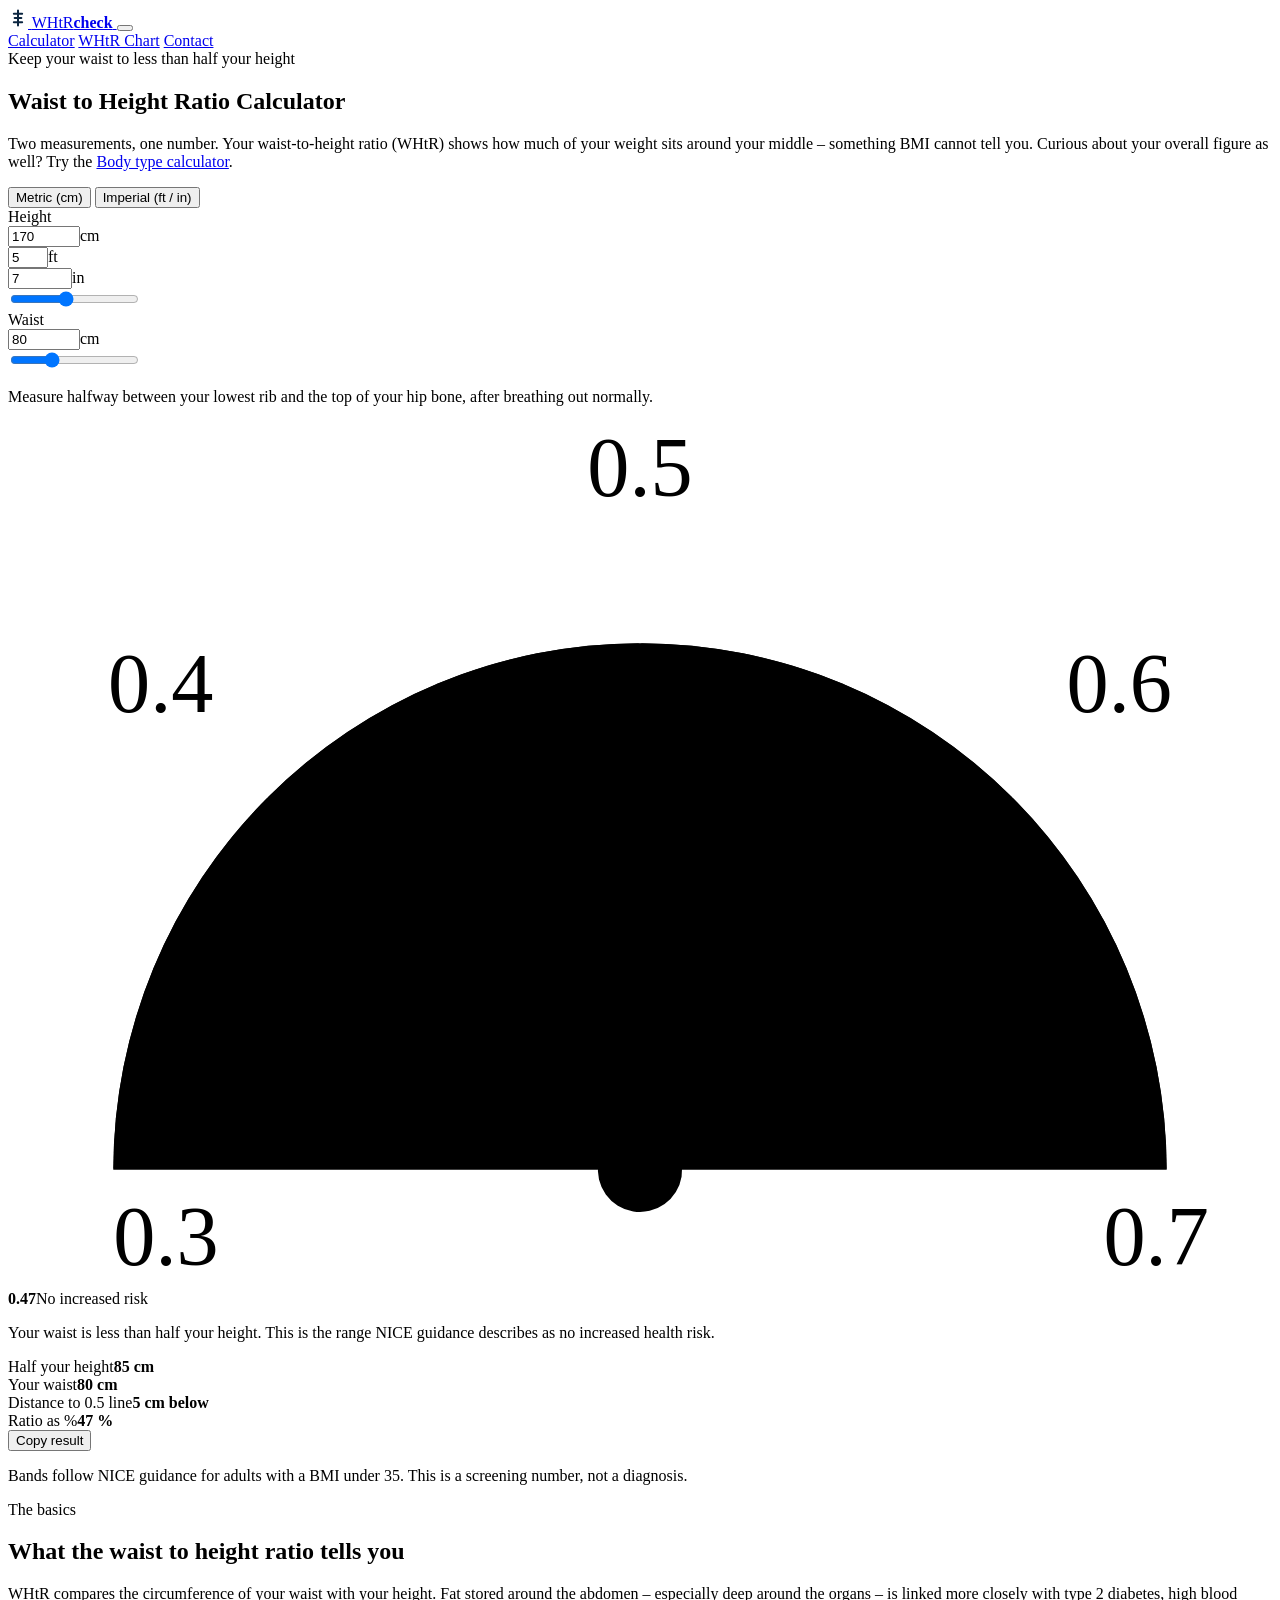
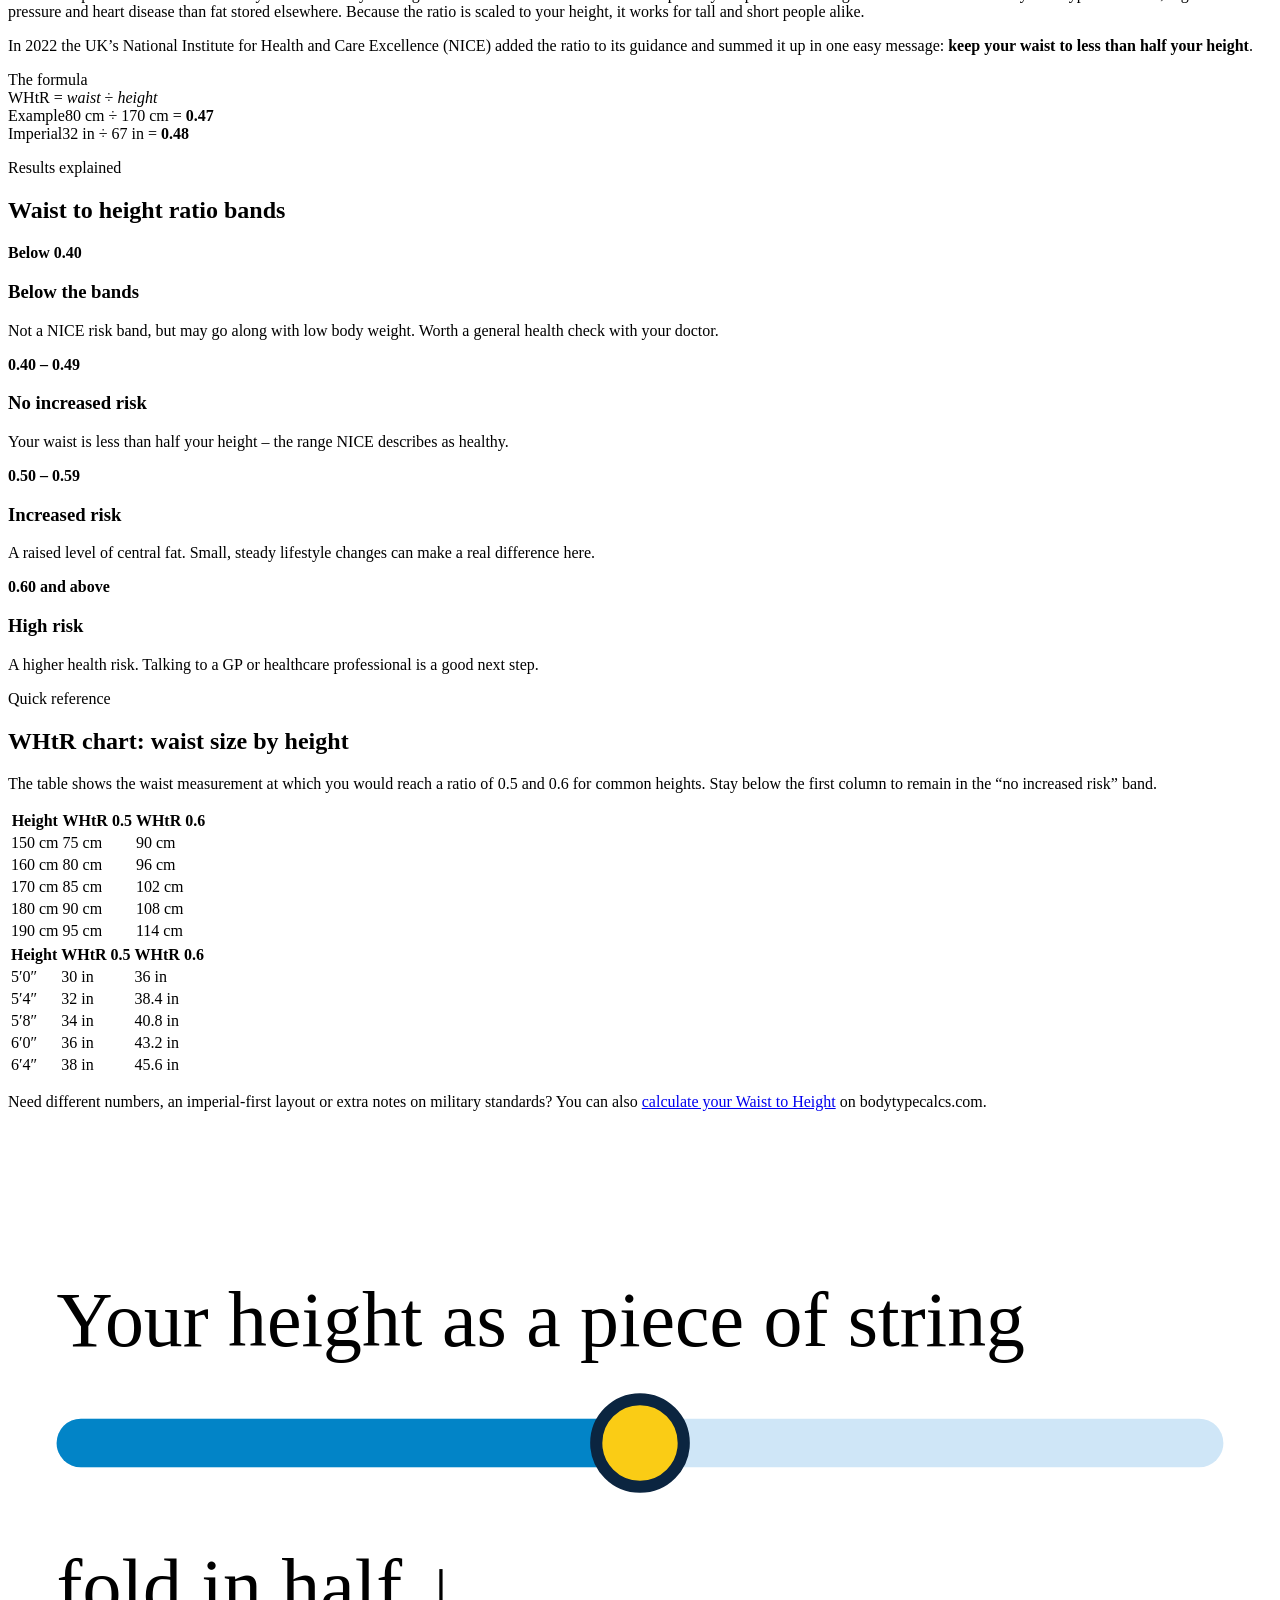
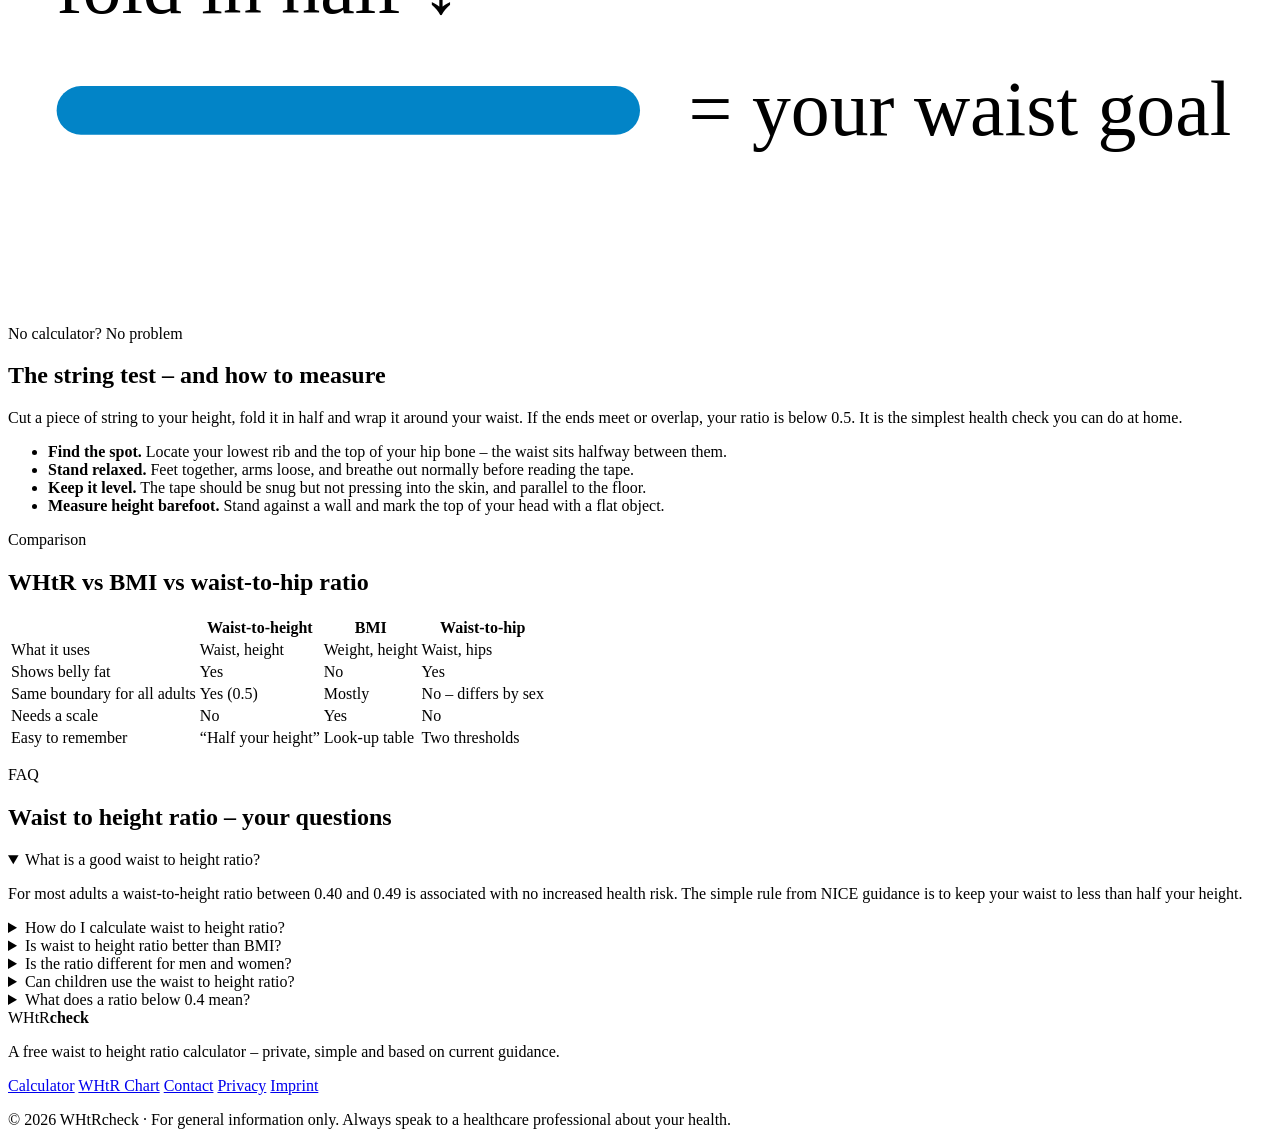
==== index.html @ 1ec2b8ae "index.html" ====
<!DOCTYPE html>
<html lang="en">
<head>
<meta charset="UTF-8">
<meta name="viewport" content="width=device-width, initial-scale=1.0">
<title>Waist to Height Ratio Calculator – Check Your WHtR in Seconds</title>
<meta name="description" content="Free waist to height ratio calculator. Enter your height and waist in cm or feet and inches to get your WHtR, your health band based on NICE guidance and the waist size that equals half your height.">
<meta name="robots" content="index, follow">
<meta property="og:type" content="website">
<meta property="og:title" content="Waist to Height Ratio Calculator – Check Your WHtR in Seconds">
<meta property="og:description" content="Keep your waist to less than half your height. Check your ratio with this free WHtR calculator.">
<link rel="preconnect" href="https://fonts.googleapis.com">
<link rel="preconnect" href="https://fonts.gstatic.com" crossorigin>
<link href="https://fonts.googleapis.com/css2?family=Lexend:wght@400;500;600;700;800&display=swap" rel="stylesheet">
<link rel="stylesheet" href="style.css">

<script type="application/ld+json">
{
  "@context":"https://schema.org",
  "@graph":[
    {
      "@type":"WebApplication",
      "name":"Waist to Height Ratio Calculator",
      "applicationCategory":"HealthApplication",
      "operatingSystem":"Browser",
      "inLanguage":"en",
      "description":"Calculate your waist-to-height ratio (WHtR) from height and waist in metric or imperial units, with health bands based on NICE guidance.",
      "offers":{"@type":"Offer","price":"0","priceCurrency":"USD"}
    },
    {
      "@type":"FAQPage",
      "mainEntity":[
        {"@type":"Question","name":"What is a good waist to height ratio?","acceptedAnswer":{"@type":"Answer","text":"For most adults a waist-to-height ratio between 0.40 and 0.49 is associated with no increased health risk. The simple rule from NICE guidance is to keep your waist to less than half your height."}},
        {"@type":"Question","name":"How do I calculate waist to height ratio?","acceptedAnswer":{"@type":"Answer","text":"Divide your waist measurement by your height, using the same unit for both. A waist of 80 cm and a height of 170 cm give 80 ÷ 170 = 0.47."}},
        {"@type":"Question","name":"Is waist to height ratio better than BMI?","acceptedAnswer":{"@type":"Answer","text":"WHtR reflects fat stored around the middle, which BMI cannot show. That is why NICE recommends using it alongside BMI for adults with a BMI under 35. Neither measure is a diagnosis on its own."}},
        {"@type":"Question","name":"Is the ratio different for men and women?","acceptedAnswer":{"@type":"Answer","text":"No. The same boundaries of 0.5 and 0.6 are used for adult men and women, which makes the ratio easy to remember."}},
        {"@type":"Question","name":"Can children use the waist to height ratio?","acceptedAnswer":{"@type":"Answer","text":"Researchers often apply the 0.5 boundary from around age five, but results for children and teenagers should always be discussed with a paediatrician or GP rather than judged at home."}},
        {"@type":"Question","name":"What does a ratio below 0.4 mean?","acceptedAnswer":{"@type":"Answer","text":"A ratio under 0.40 is not a NICE risk band, but it can go along with low body weight. If your result is in this range, it is worth checking your overall health with a doctor."}}
      ]
    }
  ]
}
</script>
</head>
<body>

<header class="hd">
  <div class="wrap hd-in">
    <a href="#" class="lg" aria-label="WHtR Calculator home">
      <span class="lg-ic" aria-hidden="true"><svg viewBox="0 0 24 24" width="20" height="20"><path d="M12 3v18M7 7h10M8 12h8M7 17h10" stroke="#0b2540" stroke-width="2.4" stroke-linecap="round"/></svg></span>
      <span class="lg-tx">WHtR<b>check</b></span>
    </a>
    <button class="burger" aria-label="Menu" onclick="document.querySelector('.nv').classList.toggle('open')"><span></span><span></span></button>
    <nav class="nv">
      <a href="#" class="on">Calculator</a>
      <a href="#chart">WHtR Chart</a>
      <a href="#contact">Contact</a>
    </nav>
  </div>
</header>

<section class="hero">
  <div class="wrap hero-head">
    <span class="badge">Keep your waist to less than half your height</span>
    <h1>Waist to Height Ratio Calculator</h1>
    <p>Two measurements, one number. Your waist-to-height ratio (WHtR) shows how much of your weight sits around your middle – something BMI cannot tell you. Curious about your overall figure as well? Try the <a href="https://bodytypecalcs.com/">Body type calculator</a>.</p>
  </div>

  <div class="wrap app" id="calculator">
    <!-- INPUT -->
    <div class="panel-in">
      <div class="unit-sw" role="group" aria-label="Units">
        <button type="button" data-u="metric" class="on">Metric (cm)</button>
        <button type="button" data-u="imperial">Imperial (ft / in)</button>
      </div>

      <div class="grp">
        <label class="lbl" for="h-cm">Height</label>
        <div class="metric-only row">
          <div class="box"><input type="number" id="h-cm" value="170" min="50" max="250" step="0.5" inputmode="decimal"><span>cm</span></div>
        </div>
        <div class="imperial-only row two">
          <div class="box"><input type="number" id="h-ft" value="5" min="2" max="8" step="1" aria-label="Height feet"><span>ft</span></div>
          <div class="box"><input type="number" id="h-in" value="7" min="0" max="11.9" step="0.5" aria-label="Height inches"><span>in</span></div>
        </div>
        <input type="range" id="h-range" min="140" max="210" step="0.5" value="170" aria-label="Height slider">
      </div>

      <div class="grp">
        <label class="lbl" for="w-val">Waist</label>
        <div class="row">
          <div class="box"><input type="number" id="w-val" value="80" min="30" max="200" step="0.5" inputmode="decimal"><span class="w-unit">cm</span></div>
        </div>
        <input type="range" id="w-range" min="50" max="150" step="0.5" value="80" aria-label="Waist slider">
        <p class="help">Measure halfway between your lowest rib and the top of your hip bone, after breathing out normally.</p>
      </div>

      <p class="err" id="err" role="alert"></p>
    </div>

    <!-- RESULT -->
    <div class="panel-out" aria-live="polite">
      <div class="gauge">
        <svg viewBox="0 -22 240 164" aria-hidden="true">
          <path d="M20 120 A100 100 0 0 1 220 120" class="g-bg"/>
          <path d="M20 120 A100 100 0 0 1 49.3 49.3" class="g-a"/>
          <path d="M49.3 49.3 A100 100 0 0 1 120 20" class="g-b"/>
          <path d="M120 20 A100 100 0 0 1 190.7 49.3" class="g-c"/>
          <path d="M190.7 49.3 A100 100 0 0 1 220 120" class="g-d"/>
          <text x="29" y="33" class="g-t" text-anchor="middle">0.4</text><text x="120" y="-8" class="g-t" text-anchor="middle">0.5</text><text x="211" y="33" class="g-t" text-anchor="middle">0.6</text>
          <g id="needle" style="transform-origin:120px 120px"><line x1="120" y1="120" x2="120" y2="34" class="g-needle"/><circle cx="120" cy="120" r="8" class="g-hub"/></g>
          <text x="20" y="138" class="g-t">0.3</text><text x="208" y="138" class="g-t">0.7</text>
        </svg>
        <div class="g-val"><b id="o-ratio">0.47</b><span id="o-band" class="band b-ok">No increased risk</span></div>
      </div>
      <p class="o-msg" id="o-msg"></p>
      <div class="o-grid">
        <div><span>Half your height</span><b id="o-half">85 cm</b></div>
        <div><span>Your waist</span><b id="o-waist">80 cm</b></div>
        <div><span>Distance to 0.5 line</span><b id="o-diff">5 cm below</b></div>
        <div><span>Ratio as %</span><b id="o-pct">47 %</b></div>
      </div>
      <button class="cp" id="cp">Copy result</button>
      <p class="disc">Bands follow NICE guidance for adults with a BMI under 35. This is a screening number, not a diagnosis.</p>
    </div>
  </div>
</section>

<main class="wrap">

  <!-- WHAT -->
  <section class="sec split">
    <div>
      <p class="ey">The basics</p>
      <h2>What the waist to height ratio tells you</h2>
      <p>WHtR compares the circumference of your waist with your height. Fat stored around the abdomen – especially deep around the organs – is linked more closely with type 2 diabetes, high blood pressure and heart disease than fat stored elsewhere. Because the ratio is scaled to your height, it works for tall and short people alike.</p>
      <p>In 2022 the UK’s National Institute for Health and Care Excellence (NICE) added the ratio to its guidance and summed it up in one easy message: <b>keep your waist to less than half your height</b>.</p>
    </div>
    <div class="formula">
      <span class="f-l">The formula</span>
      <div class="f-main">WHtR = <i>waist</i> ÷ <i>height</i></div>
      <div class="f-ex"><span>Example</span>80 cm ÷ 170 cm = <b>0.47</b></div>
      <div class="f-ex"><span>Imperial</span>32 in ÷ 67 in = <b>0.48</b></div>
    </div>
  </section>

  <!-- BANDS -->
  <section class="sec">
    <p class="ey">Results explained</p>
    <h2>Waist to height ratio bands</h2>
    <div class="bands">
      <article class="bd-a"><b>Below 0.40</b><h3>Below the bands</h3><p>Not a NICE risk band, but may go along with low body weight. Worth a general health check with your doctor.</p></article>
      <article class="bd-b"><b>0.40 – 0.49</b><h3>No increased risk</h3><p>Your waist is less than half your height – the range NICE describes as healthy.</p></article>
      <article class="bd-c"><b>0.50 – 0.59</b><h3>Increased risk</h3><p>A raised level of central fat. Small, steady lifestyle changes can make a real difference here.</p></article>
      <article class="bd-d"><b>0.60 and above</b><h3>High risk</h3><p>A higher health risk. Talking to a GP or healthcare professional is a good next step.</p></article>
    </div>
  </section>

  <!-- CHART -->
  <section class="sec" id="chart">
    <p class="ey">Quick reference</p>
    <h2>WHtR chart: waist size by height</h2>
    <p class="lead">The table shows the waist measurement at which you would reach a ratio of 0.5 and 0.6 for common heights. Stay below the first column to remain in the “no increased risk” band.</p>
    <div class="chart-grid">
      <div class="tbl">
        <table>
          <thead><tr><th>Height</th><th>WHtR 0.5</th><th>WHtR 0.6</th></tr></thead>
          <tbody>
            <tr><td>150 cm</td><td>75 cm</td><td>90 cm</td></tr>
            <tr><td>160 cm</td><td>80 cm</td><td>96 cm</td></tr>
            <tr><td>170 cm</td><td>85 cm</td><td>102 cm</td></tr>
            <tr><td>180 cm</td><td>90 cm</td><td>108 cm</td></tr>
            <tr><td>190 cm</td><td>95 cm</td><td>114 cm</td></tr>
          </tbody>
        </table>
      </div>
      <div class="tbl">
        <table>
          <thead><tr><th>Height</th><th>WHtR 0.5</th><th>WHtR 0.6</th></tr></thead>
          <tbody>
            <tr><td>5′0″</td><td>30 in</td><td>36 in</td></tr>
            <tr><td>5′4″</td><td>32 in</td><td>38.4 in</td></tr>
            <tr><td>5′8″</td><td>34 in</td><td>40.8 in</td></tr>
            <tr><td>6′0″</td><td>36 in</td><td>43.2 in</td></tr>
            <tr><td>6′4″</td><td>38 in</td><td>45.6 in</td></tr>
          </tbody>
        </table>
      </div>
    </div>
    <p class="note">Need different numbers, an imperial-first layout or extra notes on military standards? You can also <a href="https://bodytypecalcs.com/waist-to-height-ratio-calculator/">calculate your Waist to Height</a> on bodytypecalcs.com.</p>
  </section>

  <!-- STRING TEST + MEASURE -->
  <section class="sec split rev">
    <div class="string">
      <svg viewBox="0 0 260 160" aria-hidden="true">
        <rect x="10" y="60" width="240" height="10" rx="5" fill="#cfe6f7"/>
        <rect x="10" y="60" width="120" height="10" rx="5" fill="#0284c7"/>
        <circle cx="130" cy="65" r="9" fill="#facc15" stroke="#0b2540" stroke-width="2.5"/>
        <text x="10" y="45" class="s-t">Your height as a piece of string</text>
        <text x="10" y="100" class="s-t2">fold in half ↓</text>
        <rect x="10" y="115" width="120" height="10" rx="5" fill="#0284c7"/>
        <text x="140" y="125" class="s-t2">= your waist goal</text>
      </svg>
    </div>
    <div>
      <p class="ey">No calculator? No problem</p>
      <h2>The string test – and how to measure</h2>
      <p>Cut a piece of string to your height, fold it in half and wrap it around your waist. If the ends meet or overlap, your ratio is below 0.5. It is the simplest health check you can do at home.</p>
      <ul class="steps">
        <li><b>Find the spot.</b> Locate your lowest rib and the top of your hip bone – the waist sits halfway between them.</li>
        <li><b>Stand relaxed.</b> Feet together, arms loose, and breathe out normally before reading the tape.</li>
        <li><b>Keep it level.</b> The tape should be snug but not pressing into the skin, and parallel to the floor.</li>
        <li><b>Measure height barefoot.</b> Stand against a wall and mark the top of your head with a flat object.</li>
      </ul>
    </div>
  </section>

  <!-- COMPARE -->
  <section class="sec">
    <p class="ey">Comparison</p>
    <h2>WHtR vs BMI vs waist-to-hip ratio</h2>
    <div class="tbl wide">
      <table>
        <thead><tr><th></th><th>Waist-to-height</th><th>BMI</th><th>Waist-to-hip</th></tr></thead>
        <tbody>
          <tr><td>What it uses</td><td>Waist, height</td><td>Weight, height</td><td>Waist, hips</td></tr>
          <tr><td>Shows belly fat</td><td class="y">Yes</td><td class="n">No</td><td class="y">Yes</td></tr>
          <tr><td>Same boundary for all adults</td><td class="y">Yes (0.5)</td><td class="y">Mostly</td><td class="n">No – differs by sex</td></tr>
          <tr><td>Needs a scale</td><td class="y">No</td><td class="n">Yes</td><td class="y">No</td></tr>
          <tr><td>Easy to remember</td><td class="y">“Half your height”</td><td>Look-up table</td><td>Two thresholds</td></tr>
        </tbody>
      </table>
    </div>
  </section>

  <!-- FAQ -->
  <section class="sec">
    <p class="ey">FAQ</p>
    <h2>Waist to height ratio – your questions</h2>
    <div class="faq">
      <details open><summary>What is a good waist to height ratio?</summary><p>For most adults a waist-to-height ratio between 0.40 and 0.49 is associated with no increased health risk. The simple rule from NICE guidance is to keep your waist to less than half your height.</p></details>
      <details><summary>How do I calculate waist to height ratio?</summary><p>Divide your waist measurement by your height, using the same unit for both. A waist of 80 cm and a height of 170 cm give 80 ÷ 170 = 0.47.</p></details>
      <details><summary>Is waist to height ratio better than BMI?</summary><p>WHtR reflects fat stored around the middle, which BMI cannot show. That is why NICE recommends using it alongside BMI for adults with a BMI under 35. Neither measure is a diagnosis on its own.</p></details>
      <details><summary>Is the ratio different for men and women?</summary><p>No. The same boundaries of 0.5 and 0.6 are used for adult men and women, which makes the ratio easy to remember.</p></details>
      <details><summary>Can children use the waist to height ratio?</summary><p>Researchers often apply the 0.5 boundary from around age five, but results for children and teenagers should always be discussed with a paediatrician or GP rather than judged at home.</p></details>
      <details><summary>What does a ratio below 0.4 mean?</summary><p>A ratio under 0.40 is not a NICE risk band, but it can go along with low body weight. If your result is in this range, it is worth checking your overall health with a doctor.</p></details>
    </div>
  </section>
</main>

<footer class="ft" id="contact">
  <div class="wrap ft-in">
    <div>
      <span class="lg-tx light">WHtR<b>check</b></span>
      <p>A free waist to height ratio calculator – private, simple and based on current guidance.</p>
    </div>
    <nav>
      <a href="#calculator">Calculator</a>
      <a href="#chart">WHtR Chart</a>
      <a href="#">Contact</a>
      <a href="#">Privacy</a>
      <a href="#">Imprint</a>
    </nav>
  </div>
  <p class="wrap ft-copy">© <span id="yr"></span> WHtRcheck · For general information only. Always speak to a healthcare professional about your health.</p>
</footer>

<div class="toast" id="toast"></div>

<script>
(function(){
  var $=function(id){return document.getElementById(id);};
  var unit='metric', txt='';

  function heightCm(){
    if(unit==='metric') return parseFloat($('h-cm').value);
    var ft=parseFloat($('h-ft').value)||0, inch=parseFloat($('h-in').value)||0;
    return (ft*12+inch)*2.54;
  }
  function waistCm(){ var v=parseFloat($('w-val').value); return unit==='metric'?v:v*2.54; }
  function show(cm){ return unit==='metric'?(Math.round(cm*10)/10)+' cm':(Math.round(cm/2.54*10)/10)+' in'; }

  function calc(){
    var h=heightCm(), w=waistCm();
    if(!(h>50) || !(w>20)){ $('err').textContent='Please enter a valid height and waist.'; return; }
    $('err').textContent='';
    var r=w/h, rr=Math.round(r*100)/100;
    $('o-ratio').textContent=rr.toFixed(2);
    var band, cls, msg;
    if(r<0.40){ band='Below the bands'; cls='b-low'; msg='Your ratio is under 0.40. This is not a NICE risk band, but it can go along with low body weight – a general check-up with your doctor is a good idea.'; }
    else if(r<0.50){ band='No increased risk'; cls='b-ok'; msg='Your waist is less than half your height. This is the range NICE guidance describes as no increased health risk.'; }
    else if(r<0.60){ band='Increased risk'; cls='b-mid'; msg='Your waist is half your height or more. NICE links this range with increased health risk from central fat.'; }
    else { band='High risk'; cls='b-high'; msg='Your ratio is 0.60 or higher, which NICE links with high health risk. Consider talking to a GP or healthcare professional.'; }
    $('o-band').textContent=band; $('o-band').className='band '+cls;
    $('o-msg').textContent=msg;
    var half=h/2, diff=w-half;
    $('o-half').textContent=show(half);
    $('o-waist').textContent=show(w);
    $('o-diff').textContent=Math.abs(diff)<0.05?'on the line':show(Math.abs(diff))+(diff<0?' below':' above');
    $('o-pct').textContent=Math.round(r*100)+' %';
    var clamped=Math.max(0.3,Math.min(0.7,r));
    var deg=(clamped-0.5)/0.2*90;
    $('needle').style.transform='rotate('+deg+'deg)';
    txt='My waist-to-height ratio: '+rr.toFixed(2)+' ('+band+')';
  }

  function syncRangesFromInputs(){
    var h=heightCm(), w=parseFloat($('w-val').value);
    if(h>0) $('h-range').value=unit==='metric'?h:Math.round(h/2.54*2)/2;
    if(w>0) $('w-range').value=w;
  }
  function setRanges(){
    if(unit==='metric'){ $('h-range').min=140; $('h-range').max=210; $('w-range').min=50; $('w-range').max=150; }
    else { $('h-range').min=55; $('h-range').max=83; $('w-range').min=20; $('w-range').max=60; }
  }

  document.querySelectorAll('.unit-sw button').forEach(function(b){
    b.addEventListener('click',function(){
      if(b.dataset.u===unit) return;
      var h=heightCm(), w=waistCm();
      unit=b.dataset.u;
      document.querySelectorAll('.unit-sw button').forEach(function(x){x.classList.toggle('on',x===b);});
      document.body.classList.toggle('imp',unit==='imperial');
      if(unit==='metric'){ $('h-cm').value=Math.round(h*2)/2; $('w-val').value=Math.round(w*2)/2; }
      else { var ti=h/2.54, ft=Math.floor(ti/12), inch=Math.round((ti-ft*12)*2)/2; if(inch>=12){ft++;inch=0;} $('h-ft').value=ft; $('h-in').value=inch; $('w-val').value=Math.round(w/2.54*2)/2; }
      document.querySelectorAll('.w-unit').forEach(function(s){s.textContent=unit==='metric'?'cm':'in';});
      setRanges(); syncRangesFromInputs(); calc();
    });
  });
  ['h-cm','h-ft','h-in','w-val'].forEach(function(id){ $(id).addEventListener('input',function(){ syncRangesFromInputs(); calc(); }); });
  $('h-range').addEventListener('input',function(){
    var v=parseFloat(this.value);
    if(unit==='metric') $('h-cm').value=v;
    else { var ft=Math.floor(v/12); $('h-ft').value=ft; $('h-in').value=Math.round((v-ft*12)*2)/2; }
    calc();
  });
  $('w-range').addEventListener('input',function(){ $('w-val').value=this.value; calc(); });
  $('cp').addEventListener('click',function(){
    var done=function(){ var e=$('toast'); e.textContent='Result copied'; e.classList.add('show'); setTimeout(function(){e.classList.remove('show');},1800); };
    if(navigator.clipboard&&window.isSecureContext){ navigator.clipboard.writeText(txt).then(done); return; }
    var a=document.createElement('textarea'); a.value=txt; document.body.appendChild(a); a.select(); try{document.execCommand('copy');done();}catch(e){} a.remove();
  });
  document.querySelectorAll('.nv a').forEach(function(a){a.addEventListener('click',function(){document.querySelector('.nv').classList.remove('open');});});
  $('yr').textContent=new Date().getFullYear();
  calc();
})();
</script>
</body>
</html>
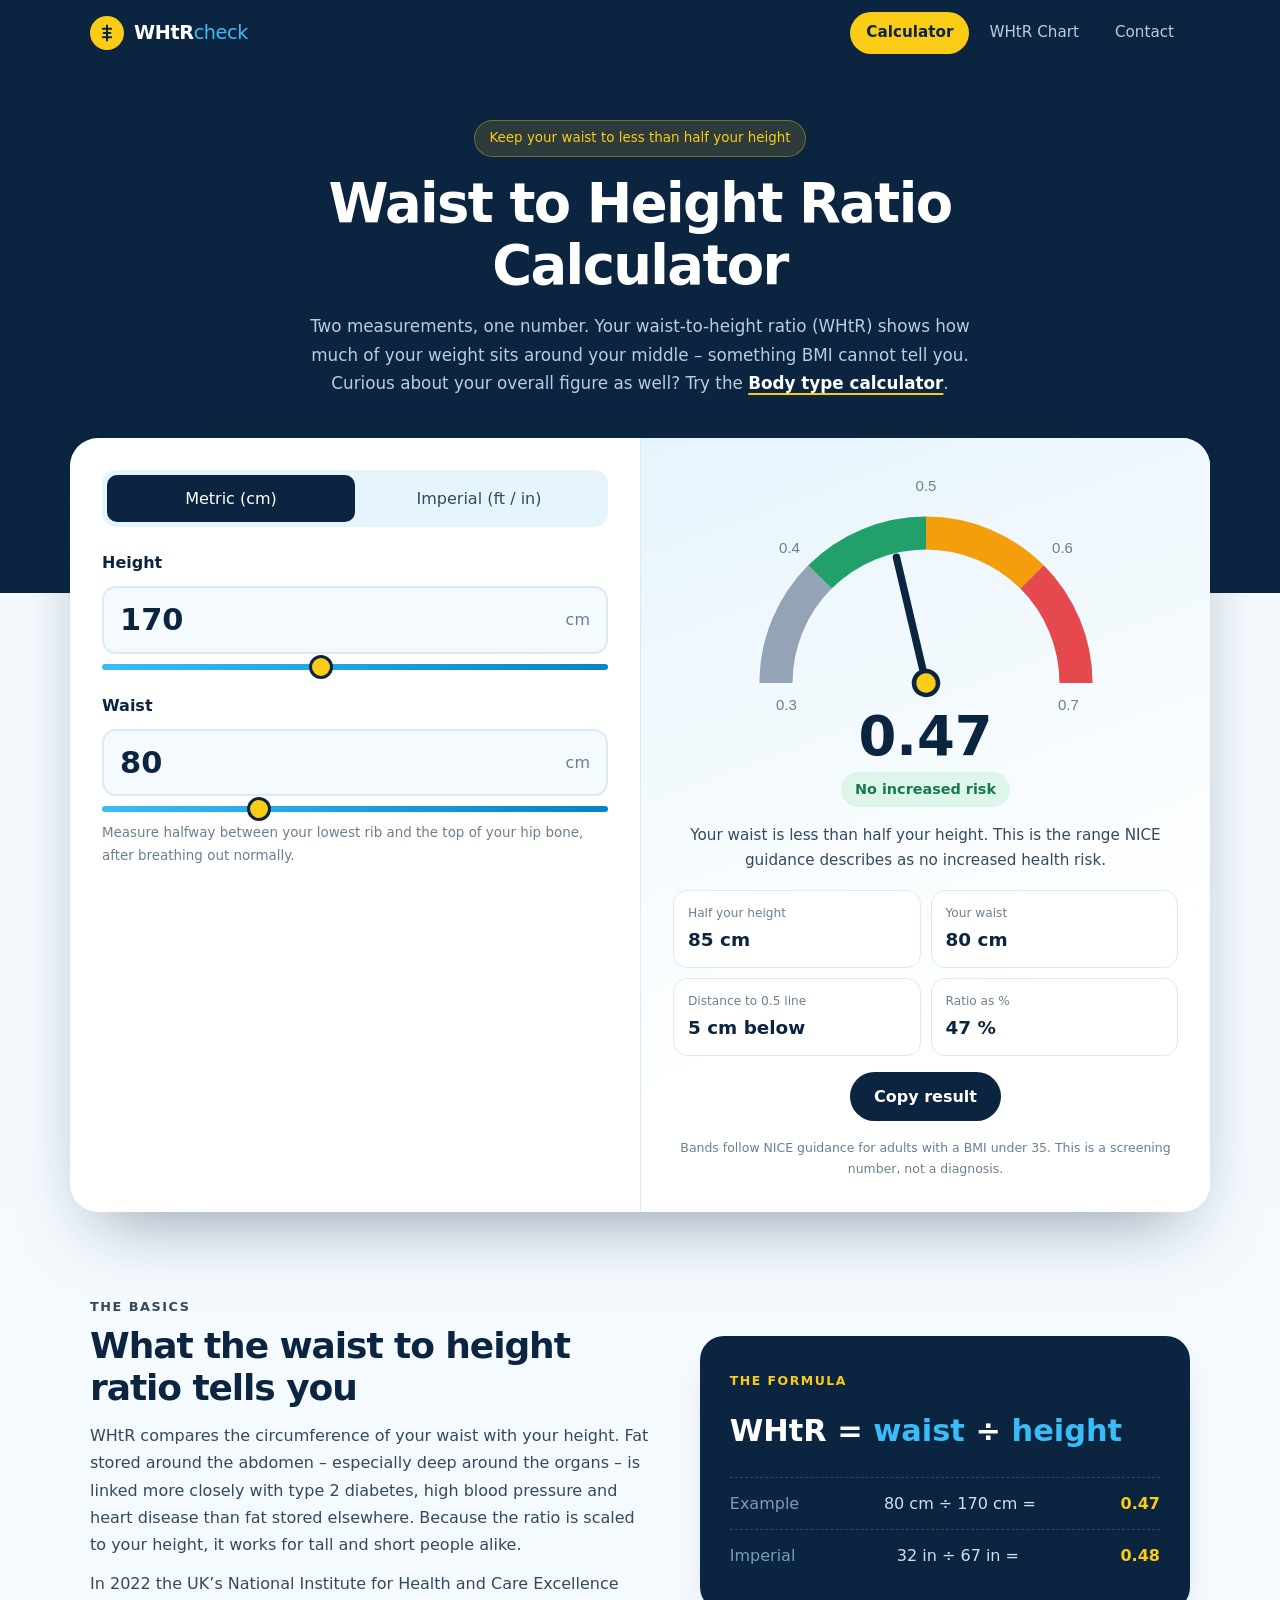
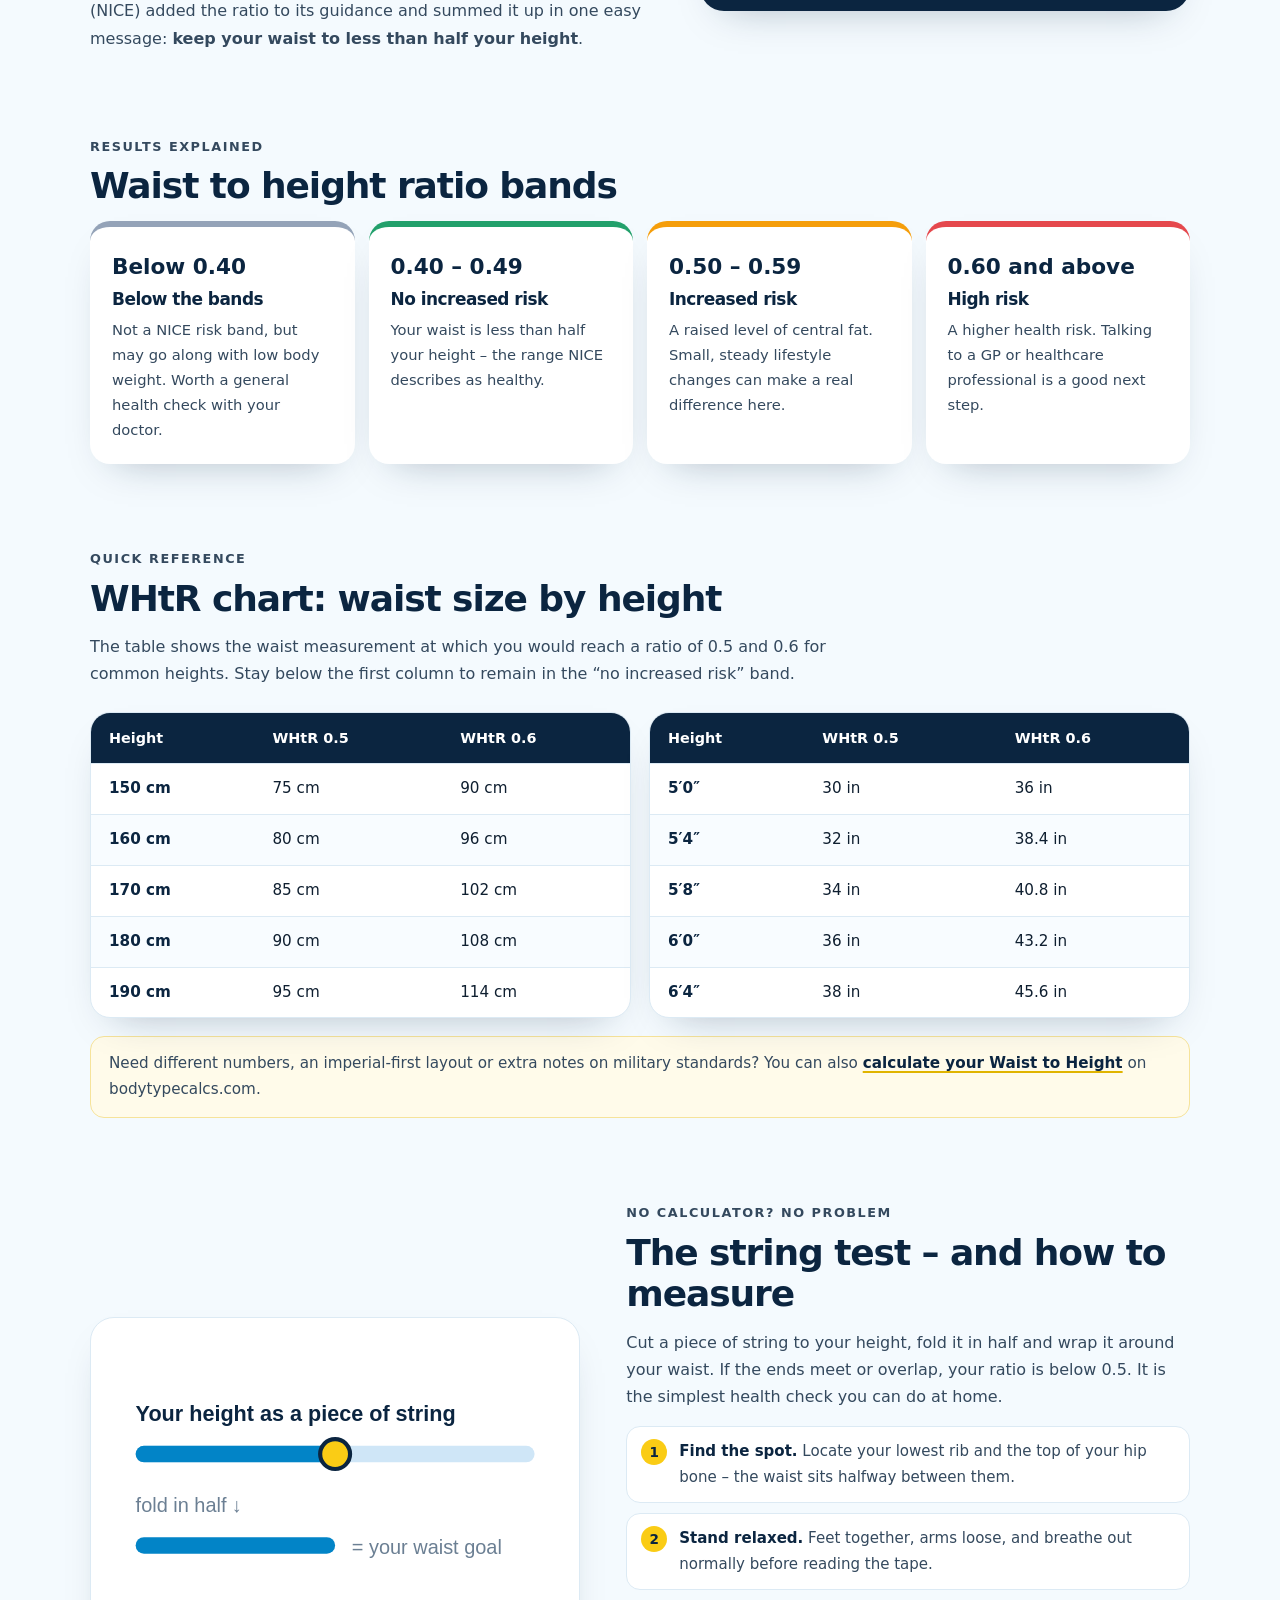
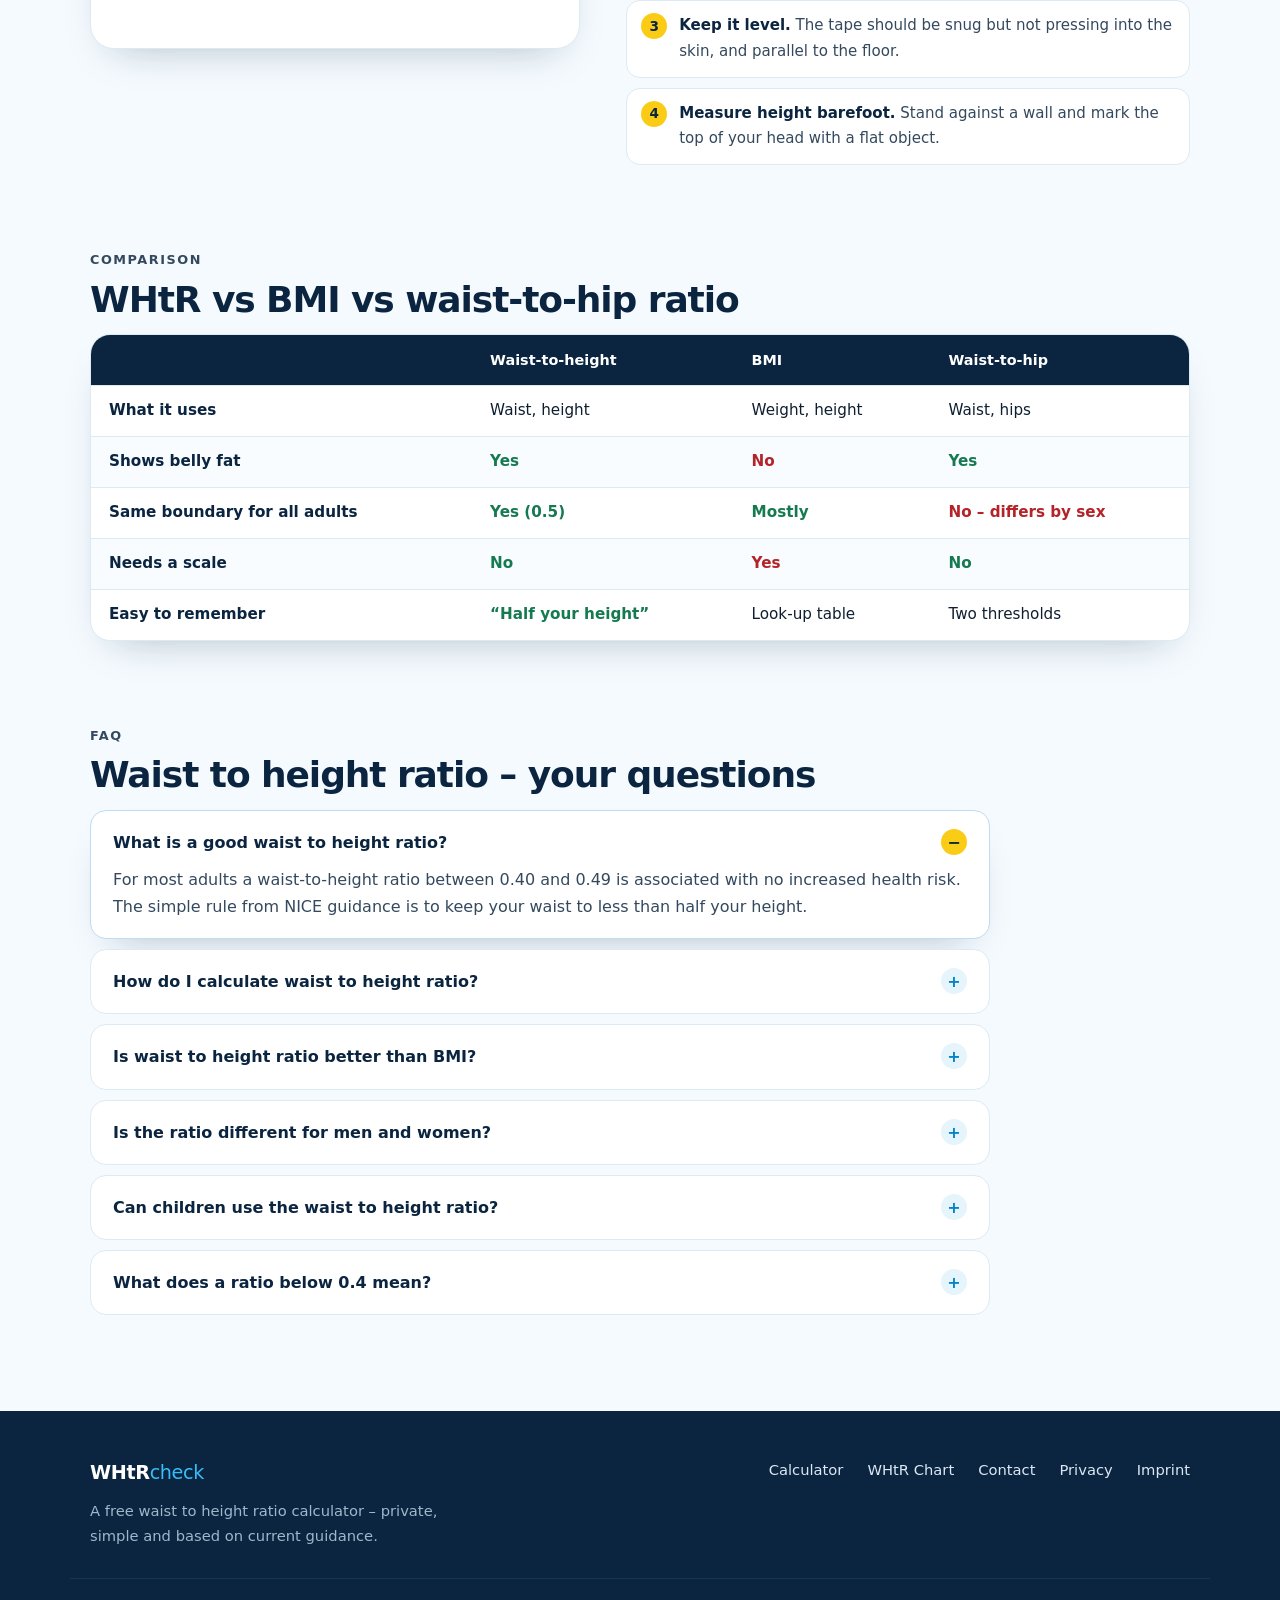
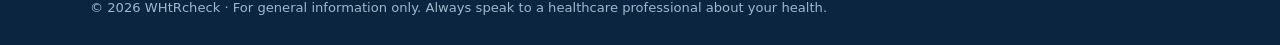
==== commit f7484d15: "index.html" ====
--- a/index.html
+++ b/index.html
@@ -1,6 +1,7 @@
 <!DOCTYPE html>
 <html lang="en">
 <head>
+  <meta name="google-site-verification" content="YBAxCnKUeLoYZh-GeQafaLod0TiIpueyESzvMO1WSgw" />
 <meta charset="UTF-8">
 <meta name="viewport" content="width=device-width, initial-scale=1.0">
 <title>Waist to Height Ratio Calculator – Check Your WHtR in Seconds</title>
--- a/style.css
+++ b/style.css
@@ -0,0 +1,171 @@
+:root{
+  --navy:#0b2540; --navy-2:#123659; --sky:#0284c7; --sky-2:#38bdf8; --sky-soft:#e6f4fc; --ice:#f4fafe;
+  --sun:#facc15; --sun-d:#e0b400;
+  --ink:#0f1f30; --ink-2:#34495e; --muted:#6b7f93; --line:#dceaf4; --card:#ffffff;
+  --low:#94a3b8; --ok:#22a06b; --mid:#f59e0b; --high:#e5484d;
+  --r:20px; --shadow:0 18px 40px -24px rgba(11,37,64,.35);
+}
+*{box-sizing:border-box;margin:0;padding:0}
+html{scroll-behavior:smooth;scroll-padding-top:80px}
+body{font-family:'Lexend',system-ui,sans-serif;background:var(--ice);color:var(--ink);line-height:1.7;-webkit-font-smoothing:antialiased;font-weight:400}
+a{color:var(--sky)}
+.wrap{max-width:1140px;margin:0 auto;padding:0 20px}
+h1,h2,h3{letter-spacing:-.03em;line-height:1.15;color:var(--navy)}
+h2{font-size:clamp(1.6rem,3.2vw,2.25rem);font-weight:700;margin-bottom:14px}
+h3{font-size:1.06rem;font-weight:600}
+
+/* ---------- Header ---------- */
+.hd{position:sticky;top:0;z-index:50;background:var(--navy)}
+.hd-in{display:flex;align-items:center;justify-content:space-between;height:66px}
+.lg{display:flex;align-items:center;gap:10px;text-decoration:none}
+.lg-ic{width:34px;height:34px;border-radius:50%;background:var(--sun);display:grid;place-items:center}
+.lg-tx{font-weight:800;font-size:1.2rem;color:#fff;letter-spacing:-.02em}
+.lg-tx b{color:var(--sky-2);font-weight:500}
+.nv{display:flex;gap:4px}
+.nv a{color:#b7cde0;text-decoration:none;font-weight:500;font-size:.95rem;padding:8px 16px;border-radius:999px;transition:.2s}
+.nv a:hover{color:#fff;background:rgba(255,255,255,.08)}
+.nv a.on{background:var(--sun);color:var(--navy);font-weight:600}
+.burger{display:none;background:none;border:0;cursor:pointer;padding:10px}
+.burger span{display:block;width:24px;height:2px;background:#fff;margin:6px 0;border-radius:2px}
+
+/* ---------- Hero + app ---------- */
+.hero{background:linear-gradient(180deg,var(--navy) 0%,var(--navy) 46%,var(--ice) 46%);padding:54px 0 0}
+.hero-head{text-align:center;max-width:820px;color:#fff}
+.badge{display:inline-block;background:rgba(250,204,21,.14);color:var(--sun);border:1px solid rgba(250,204,21,.35);font-size:.84rem;font-weight:500;padding:6px 14px;border-radius:999px}
+.hero h1{color:#fff;font-size:clamp(2.1rem,5vw,3.4rem);font-weight:800;margin-top:16px}
+.hero-head p{color:#b7cde0;font-size:1.05rem;margin:14px auto 0;max-width:700px}
+.hero-head a{color:#fff;font-weight:600;text-decoration:underline;text-decoration-color:var(--sun);text-decoration-thickness:2px;text-underline-offset:4px}
+.hero-head a:hover{color:var(--sun)}
+
+.app{display:grid;grid-template-columns:1fr 1fr;margin-top:40px;background:var(--card);border-radius:28px;box-shadow:0 30px 70px -30px rgba(11,37,64,.5);overflow:hidden;padding:0}
+.panel-in{padding:32px;display:flex;flex-direction:column;gap:22px}
+.unit-sw{display:grid;grid-template-columns:1fr 1fr;background:var(--sky-soft);padding:5px;border-radius:14px}
+.unit-sw button{border:0;background:none;font:inherit;font-weight:500;color:var(--ink-2);padding:10px;border-radius:10px;cursor:pointer;transition:.2s}
+.unit-sw button.on{background:var(--navy);color:#fff}
+.grp{display:flex;flex-direction:column;gap:10px}
+.lbl{font-weight:600;color:var(--navy)}
+.row{display:grid;gap:10px}
+.row.two{grid-template-columns:1fr 1fr}
+.box{display:flex;align-items:center;border:2px solid var(--line);border-radius:14px;padding:6px 16px;background:var(--ice);transition:.2s}
+.box:focus-within{border-color:var(--sky);background:#fff;box-shadow:0 0 0 4px rgba(56,189,248,.2)}
+.box input{border:0;background:none;font:inherit;font-size:1.9rem;font-weight:700;color:var(--navy);width:100%;min-width:0}
+.box input:focus{outline:none}
+.box span{font-weight:500;color:var(--muted)}
+.imperial-only{display:none}
+body.imp .imperial-only{display:grid}
+body.imp .metric-only{display:none}
+input[type=range]{-webkit-appearance:none;appearance:none;width:100%;height:6px;border-radius:999px;background:linear-gradient(90deg,var(--sky-2),var(--sky));outline:none}
+input[type=range]::-webkit-slider-thumb{-webkit-appearance:none;width:24px;height:24px;border-radius:50%;background:var(--sun);border:3px solid var(--navy);cursor:pointer}
+input[type=range]::-moz-range-thumb{width:20px;height:20px;border-radius:50%;background:var(--sun);border:3px solid var(--navy);cursor:pointer}
+.help{font-size:.84rem;color:var(--muted)}
+.err{color:var(--high);font-weight:500;font-size:.9rem;min-height:1em;margin-top:-10px}
+
+.panel-out{background:linear-gradient(160deg,var(--sky-soft),#fff 70%);border-left:1px solid var(--line);padding:32px;display:flex;flex-direction:column;gap:16px}
+.gauge{position:relative;text-align:center}
+.gauge svg{width:100%;max-width:360px;display:block;margin:0 auto}
+.g-bg{fill:none;stroke:#e2ecf4;stroke-width:22}
+.g-a,.g-b,.g-c,.g-d{fill:none;stroke-width:22}
+.g-a{stroke:var(--low)} .g-b{stroke:var(--ok)} .g-c{stroke:var(--mid)} .g-d{stroke:var(--high)}
+.g-needle{stroke:var(--navy);stroke-width:5;stroke-linecap:round}
+.g-hub{fill:var(--sun);stroke:var(--navy);stroke-width:3}
+#needle{transition:transform .5s cubic-bezier(.3,1.4,.5,1)}
+.g-t{font-family:'Lexend',sans-serif;font-size:10px;fill:var(--muted)}
+.g-val{margin-top:-6px}
+.g-val b{display:block;font-size:3.4rem;font-weight:800;color:var(--navy);line-height:1}
+.band{display:inline-block;margin-top:8px;font-weight:600;font-size:.9rem;padding:5px 14px;border-radius:999px}
+.b-low{background:#eef2f6;color:#475569}
+.b-ok{background:#ddf5ea;color:#157a50}
+.b-mid{background:#fff1d6;color:#a56300}
+.b-high{background:#fde3e4;color:#b42328}
+.o-msg{text-align:center;color:var(--ink-2);font-size:.95rem}
+.o-grid{display:grid;grid-template-columns:1fr 1fr;gap:10px}
+.o-grid div{background:#fff;border:1px solid var(--line);border-radius:14px;padding:12px 14px}
+.o-grid span{display:block;font-size:.76rem;color:var(--muted)}
+.o-grid b{font-size:1.15rem;color:var(--navy);font-weight:700}
+.cp{align-self:center;border:0;background:var(--navy);color:#fff;font:inherit;font-weight:600;padding:11px 24px;border-radius:999px;cursor:pointer;transition:.2s}
+.cp:hover{background:var(--sky)}
+.disc{text-align:center;font-size:.78rem;color:var(--muted)}
+
+/* ---------- Sections ---------- */
+.sec{padding:84px 0 0}
+.ey{font-size:.8rem;font-weight:600;text-transform:uppercase;letter-spacing:.12em;color:var(--sky);margin-bottom:8px}
+.sec p{color:var(--ink-2)}
+.lead{max-width:760px;margin-bottom:24px}
+.split{display:grid;grid-template-columns:1.15fr 1fr;gap:46px;align-items:center}
+.split p+p{margin-top:12px}
+.split.rev{grid-template-columns:1fr 1.15fr}
+.formula{background:var(--navy);color:#fff;border-radius:24px;padding:30px;box-shadow:var(--shadow)}
+.f-l{font-size:.78rem;text-transform:uppercase;letter-spacing:.12em;color:var(--sun);font-weight:600}
+.f-main{font-size:clamp(1.4rem,3vw,1.9rem);font-weight:700;margin:12px 0 20px}
+.f-main i{font-style:normal;color:var(--sky-2)}
+.f-ex{display:flex;justify-content:space-between;gap:10px;padding:12px 0;border-top:1px dashed rgba(255,255,255,.15);color:#cfe0ee}
+.f-ex span{color:#7d9bb5}
+.f-ex b{color:var(--sun)}
+
+.bands{display:grid;grid-template-columns:repeat(4,1fr);gap:14px}
+.bands article{background:var(--card);border-radius:var(--r);padding:22px;box-shadow:var(--shadow);border-top:6px solid}
+.bands b{display:block;font-size:1.35rem;font-weight:800;color:var(--navy)}
+.bands h3{margin:4px 0 8px}
+.bands p{font-size:.92rem}
+.bd-a{border-color:var(--low)!important} .bd-b{border-color:var(--ok)!important} .bd-c{border-color:var(--mid)!important} .bd-d{border-color:var(--high)!important}
+
+.chart-grid{display:grid;grid-template-columns:1fr 1fr;gap:18px}
+.tbl{background:var(--card);border-radius:var(--r);overflow:auto;box-shadow:var(--shadow);border:1px solid var(--line)}
+.tbl table{width:100%;border-collapse:collapse}
+.tbl.wide table{min-width:620px}
+th{background:var(--navy);color:#fff;text-align:left;padding:13px 18px;font-weight:600;font-size:.9rem}
+td{padding:12px 18px;border-top:1px solid var(--line);font-size:.95rem}
+td:first-child{font-weight:600;color:var(--navy)}
+tr:nth-child(even) td{background:#f8fcff}
+td.y{color:#157a50;font-weight:600} td.n{color:#b42328;font-weight:600}
+.note{margin-top:18px;background:#fffbea;border:1px solid #f6e39a;border-radius:14px;padding:14px 18px;font-size:.95rem}
+.note a{font-weight:600;color:var(--navy);text-decoration:underline;text-decoration-color:var(--sun-d);text-decoration-thickness:2px;text-underline-offset:3px}
+.note a:hover{color:var(--sky)}
+
+.string{background:var(--card);border-radius:24px;padding:28px;box-shadow:var(--shadow);border:1px solid var(--line)}
+.string svg{width:100%;height:auto}
+.s-t{font-family:'Lexend',sans-serif;font-size:13px;font-weight:600;fill:var(--navy)}
+.s-t2{font-family:'Lexend',sans-serif;font-size:12px;fill:var(--muted)}
+.steps{list-style:none;display:grid;gap:10px;margin-top:16px;counter-reset:s}
+.steps li{counter-increment:s;position:relative;padding:12px 14px 12px 52px;background:var(--card);border:1px solid var(--line);border-radius:14px;font-size:.94rem;color:var(--ink-2)}
+.steps li::before{content:counter(s);position:absolute;left:14px;top:12px;width:26px;height:26px;border-radius:50%;background:var(--sun);color:var(--navy);font-weight:700;display:grid;place-items:center;font-size:.85rem}
+.steps b{color:var(--navy)}
+
+.faq{display:grid;gap:10px;max-width:900px}
+.faq details{background:var(--card);border:1px solid var(--line);border-radius:16px;padding:18px 22px}
+.faq details[open]{box-shadow:var(--shadow);border-color:#bfdcf0}
+.faq summary{cursor:pointer;font-weight:600;color:var(--navy);list-style:none;display:flex;justify-content:space-between;gap:12px}
+.faq summary::-webkit-details-marker{display:none}
+.faq summary::after{content:"+";width:26px;height:26px;border-radius:50%;background:var(--sky-soft);color:var(--sky);display:grid;place-items:center;flex-shrink:0;font-weight:700}
+.faq details[open] summary::after{content:"−";background:var(--sun);color:var(--navy)}
+.faq details p{margin-top:10px}
+
+/* ---------- Footer ---------- */
+.ft{background:var(--navy);color:#9fb7cc;margin-top:96px;padding:46px 0 26px;font-size:.92rem}
+.ft-in{display:flex;justify-content:space-between;gap:30px;flex-wrap:wrap}
+.ft-in p{margin-top:8px;max-width:380px}
+.lg-tx.light{color:#fff}
+.ft nav{display:flex;flex-wrap:wrap;gap:8px 24px}
+.ft nav a{color:#dbe8f3;text-decoration:none}
+.ft nav a:hover{color:var(--sun)}
+.ft-copy{margin-top:30px;padding-top:18px;border-top:1px solid var(--navy-2);font-size:.82rem}
+.toast{position:fixed;left:50%;bottom:24px;transform:translateX(-50%) translateY(90px);background:var(--navy);color:#fff;padding:12px 22px;border-radius:999px;font-weight:600;opacity:0;transition:.3s;z-index:90;pointer-events:none}
+.toast.show{opacity:1;transform:translateX(-50%) translateY(0)}
+
+/* ---------- Responsive ---------- */
+@media (max-width:960px){
+  .app,.split,.split.rev{grid-template-columns:1fr}
+  .panel-out{border-left:0;border-top:1px solid var(--line)}
+  .bands{grid-template-columns:1fr 1fr}
+  .chart-grid{grid-template-columns:1fr}
+}
+@media (max-width:640px){
+  .burger{display:block}
+  .nv{display:none;position:absolute;top:66px;left:0;right:0;background:var(--navy);flex-direction:column;padding:10px 20px 18px}
+  .nv.open{display:flex}
+  .hero{padding-top:38px;background:linear-gradient(180deg,var(--navy) 0%,var(--navy) 30%,var(--ice) 30%)}
+  .app{border-radius:20px;margin-top:28px}
+  .panel-in,.panel-out{padding:20px}
+  .bands{grid-template-columns:1fr}
+  .g-val b{font-size:2.8rem}
+}
